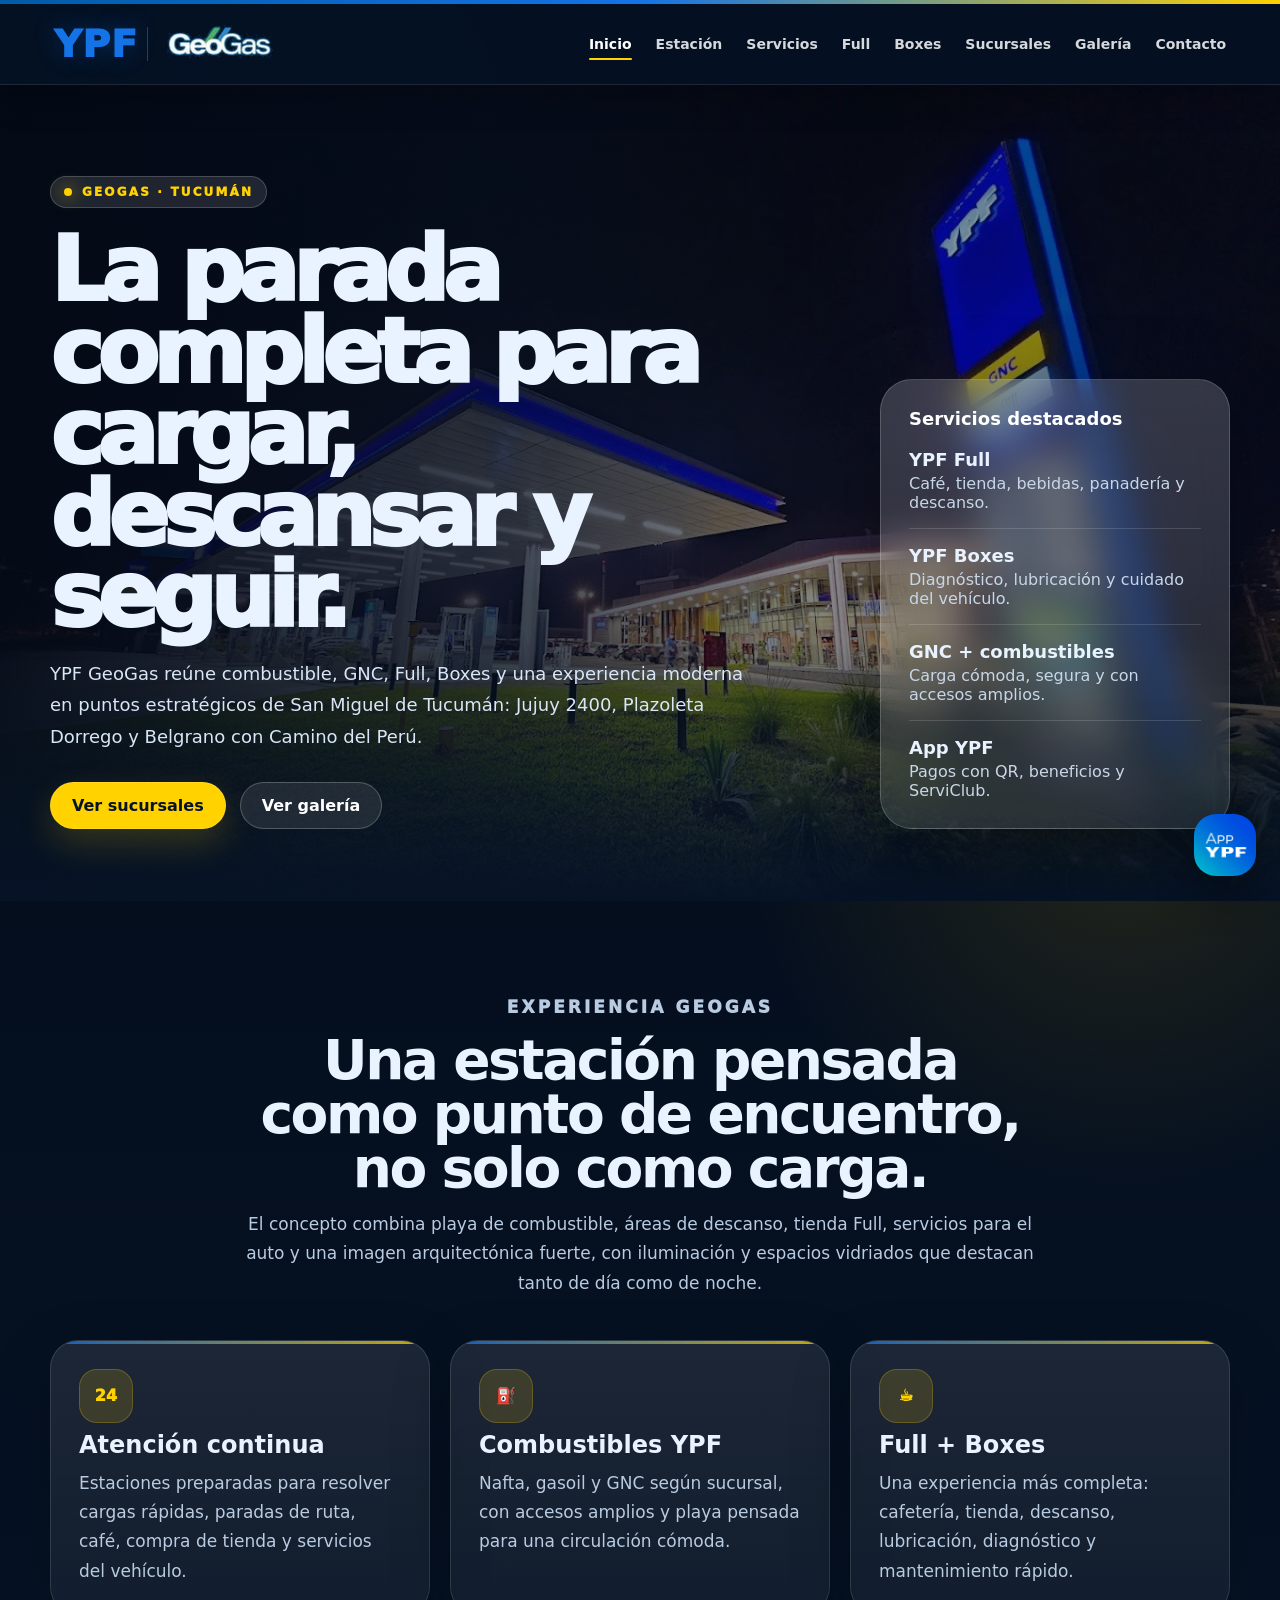
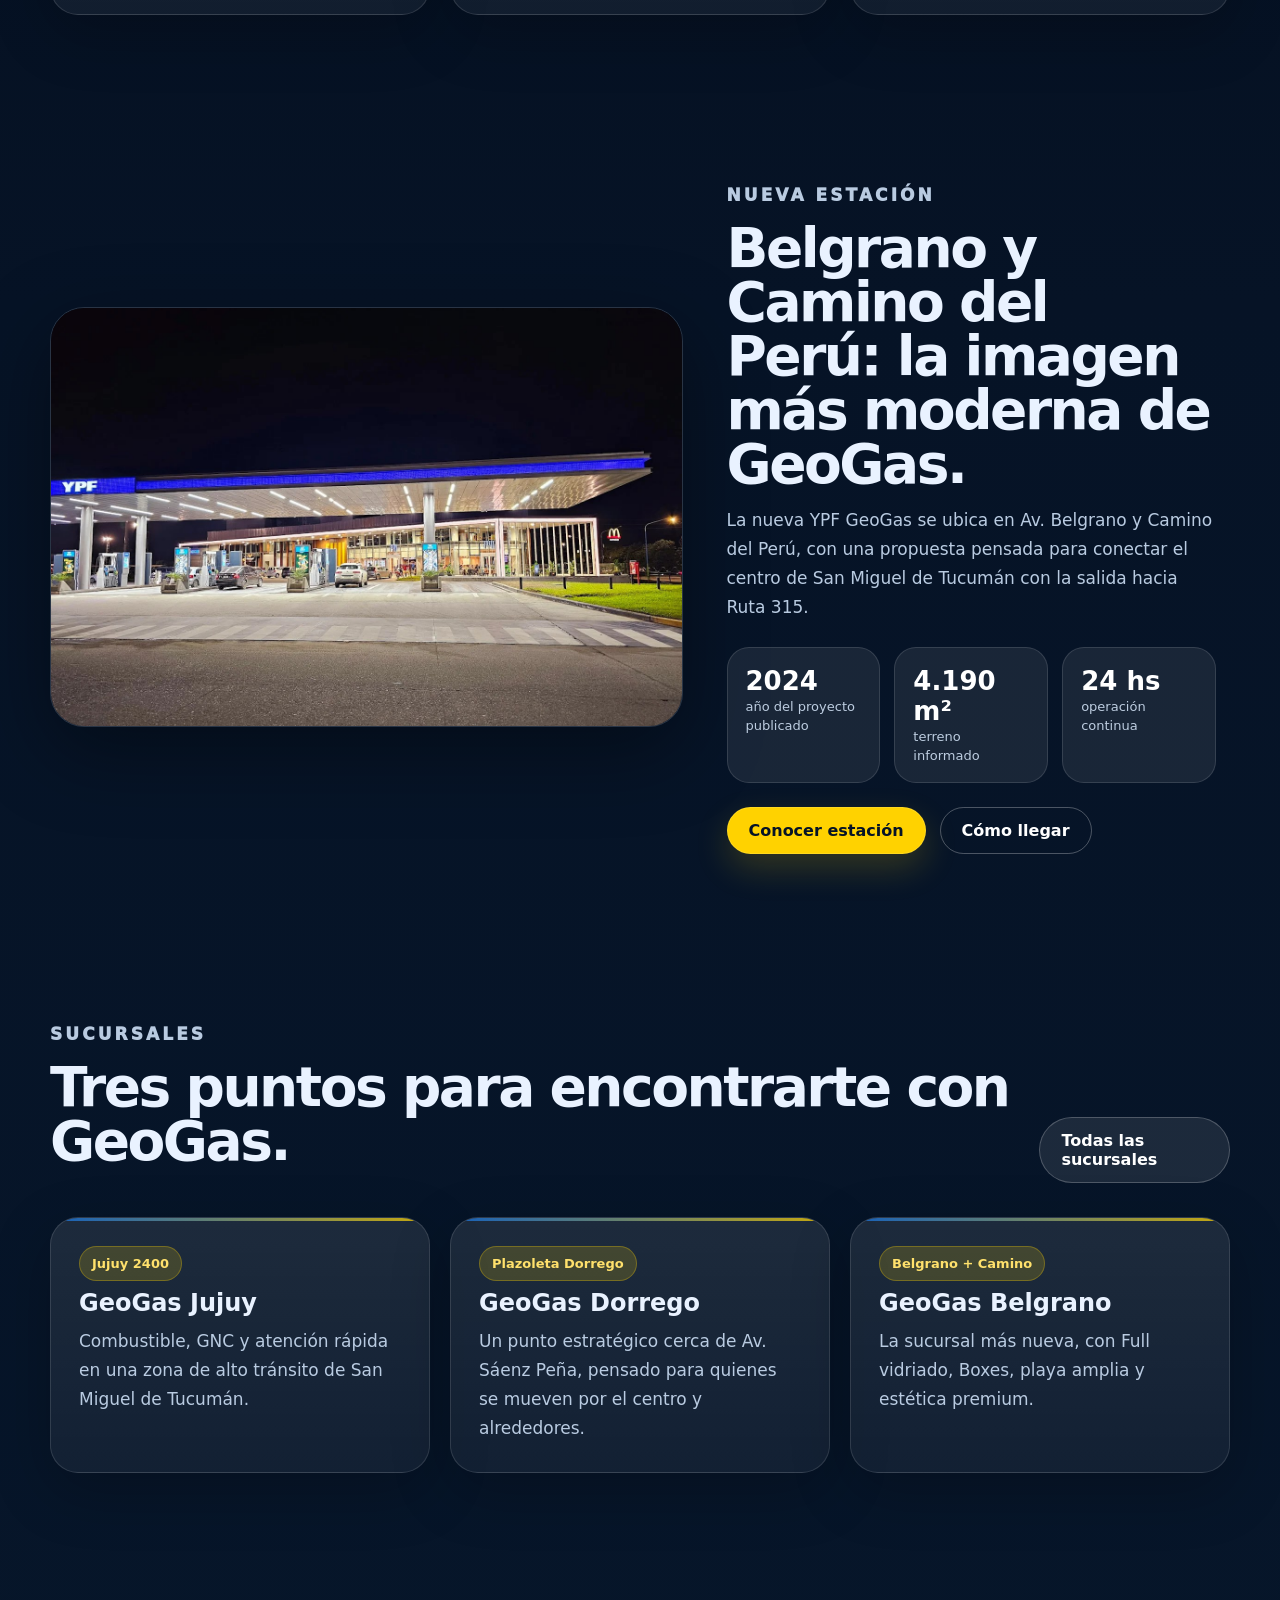
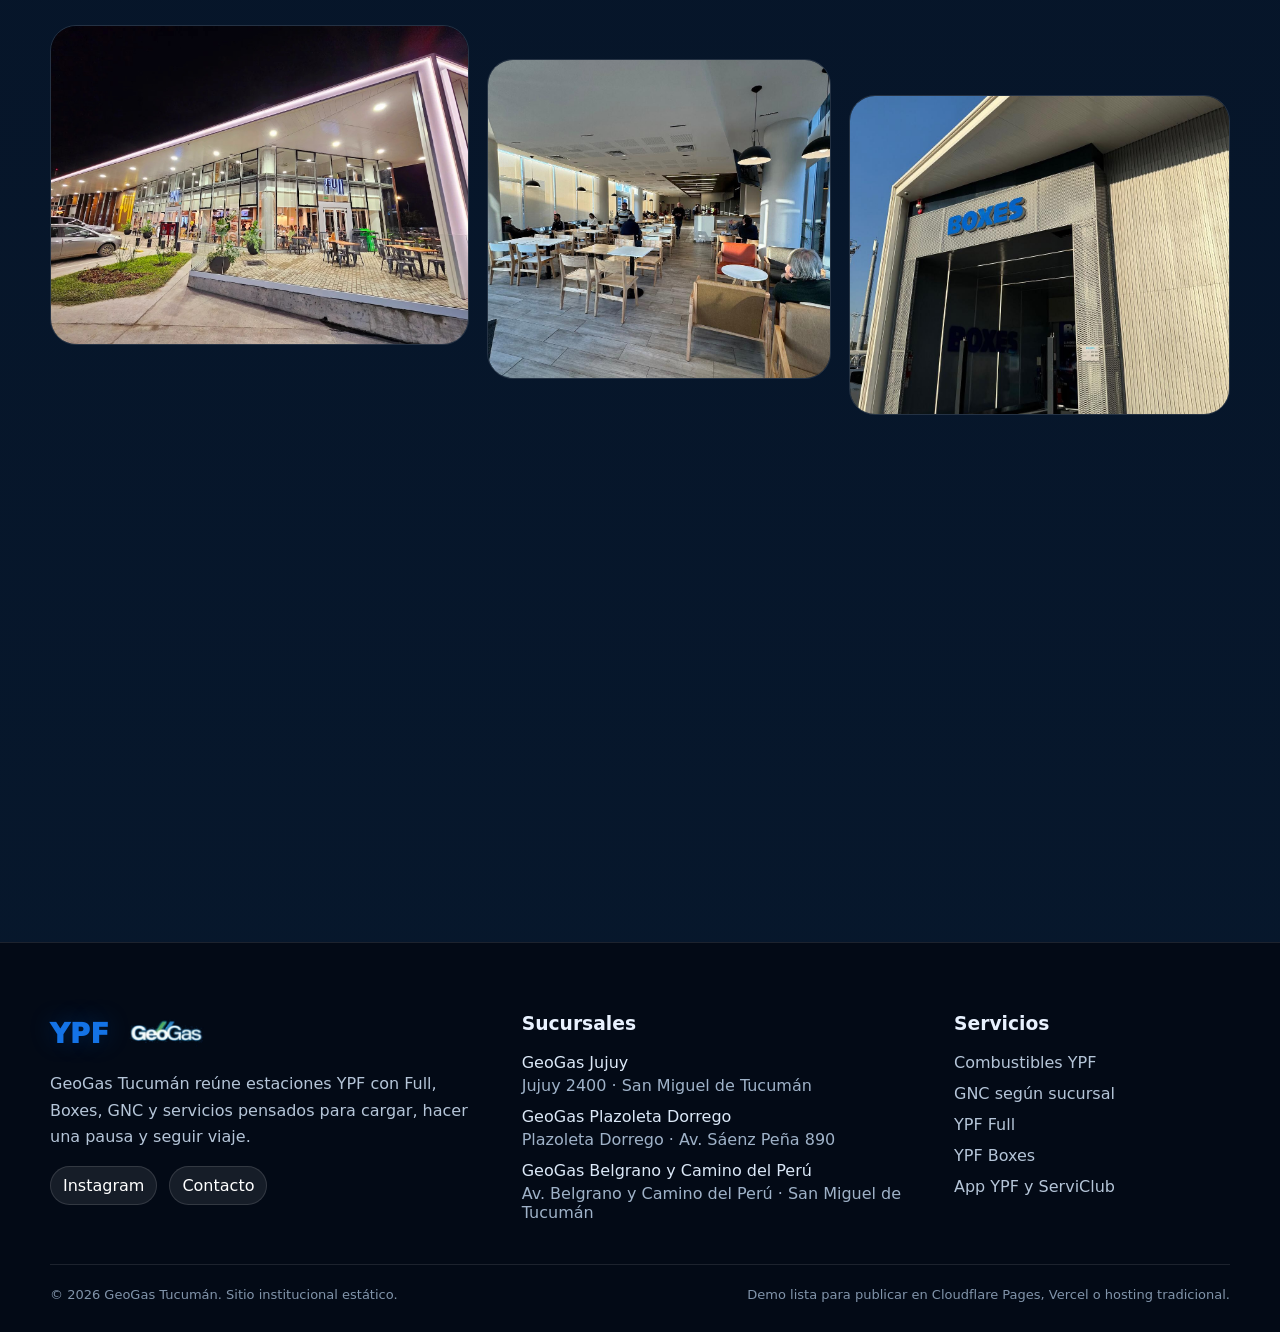
==== index.html @ e93ca0a4 "Sitio GeoGas Tucuman" ====
<!DOCTYPE html>
<html lang="es">
<head>
  <meta charset="UTF-8">
  <meta name="viewport" content="width=device-width, initial-scale=1.0">
  <title>GeoGas Tucumán | YPF Full, Boxes y GNC</title>
  <meta name="description" content="Sitio institucional de GeoGas Tucumán: sucursales YPF, Full, Boxes, GNC y servicios para tu recorrido.">
  <link rel="icon" href="assets/img/favicon.ico" type="image/svg+xml">
  <link rel="preload" href="assets/css/styles.css" as="style">
  <link rel="stylesheet" href="assets/css/styles.css">
</head>
<body class="">

    <header class="site-header" data-header>
      <div class="topbar"></div>
      <div class="nav-shell">
        <a class="brand" href="index.html" aria-label="GeoGas Tucumán - Inicio">
          <span class="ypf-wordmark">YPF</span>
          <span class="brand-divider"></span>
          <img src="assets/img/logo-geogas.png" alt="GeoGas" class="brand-logo">
        </a>
        <button class="menu-toggle" type="button" data-menu-toggle aria-label="Abrir menú">
          <span></span><span></span><span></span>
        </button>
        <nav class="nav-menu" data-nav-menu aria-label="Navegación principal">
            <a class="nav-link active" href="index.html">Inicio</a>
            <a class="nav-link" href="estacion.html">Estación</a>
            <a class="nav-link" href="servicios.html">Servicios</a>
            <a class="nav-link" href="full.html">Full</a>
            <a class="nav-link" href="boxes.html">Boxes</a>
            <a class="nav-link" href="sucursales.html">Sucursales</a>
            <a class="nav-link" href="galeria.html">Galería</a>
            <a class="nav-link" href="contacto.html">Contacto</a>         
        </nav>
      </div>
    </header>

  <main class="page-main">

<section class="hero">
  <div class="hero-media"><img src="assets/img/hero-belgrano-camino.jpg" alt="YPF GeoGas Belgrano y Camino del Perú de noche"></div>
  <div class="container hero-inner">
    <div class="hero-copy reveal visible">
      <span class="eyebrow">GeoGas · Tucumán</span>
      <h1>La parada completa para cargar, descansar y seguir.</h1>
      <p>YPF GeoGas reúne combustible, GNC, Full, Boxes y una experiencia moderna en puntos estratégicos de San Miguel de Tucumán: Jujuy 2400, Plazoleta Dorrego y Belgrano con Camino del Perú.</p>
      <div class="hero-actions">
        <a class="btn" href="sucursales.html">Ver sucursales</a>
        <a class="btn secondary" href="galeria.html">Ver galería</a>
      </div>
    </div>
    <aside class="hero-card reveal visible" aria-label="Servicios destacados">
      <h2>Servicios destacados</h2>
      <div class="mini-list">
        <div><strong>YPF Full</strong><span>Café, tienda, bebidas, panadería y descanso.</span></div>
        <div><strong>YPF Boxes</strong><span>Diagnóstico, lubricación y cuidado del vehículo.</span></div>
        <div><strong>GNC + combustibles</strong><span>Carga cómoda, segura y con accesos amplios.</span></div>
        <div><strong>App YPF</strong><span>Pagos con QR, beneficios y ServiClub.</span></div>
      </div>
    </aside>
  </div>
</section>

<section class="section">
  <div class="container">
    <div class="section-head center reveal">
      <p class="kicker">Experiencia GeoGas</p>
      <h2>Una estación pensada como punto de encuentro, no solo como carga.</h2>
      <p>El concepto combina playa de combustible, áreas de descanso, tienda Full, servicios para el auto y una imagen arquitectónica fuerte, con iluminación y espacios vidriados que destacan tanto de día como de noche.</p>
    </div>

<div class="grid-3">
  <article class="card reveal"><div class="icon-pill">24</div><h3>Atención continua</h3><p>Estaciones preparadas para resolver cargas rápidas, paradas de ruta, café, compra de tienda y servicios del vehículo.</p></article>
  <article class="card reveal"><div class="icon-pill">⛽</div><h3>Combustibles YPF</h3><p>Nafta, gasoil y GNC según sucursal, con accesos amplios y playa pensada para una circulación cómoda.</p></article>
  <article class="card reveal"><div class="icon-pill">☕</div><h3>Full + Boxes</h3><p>Una experiencia más completa: cafetería, tienda, descanso, lubricación, diagnóstico y mantenimiento rápido.</p></article>
</div>

  </div>
</section>

<section class="section tight">
  <div class="container feature">
    <div class="feature-img reveal"><img src="assets/img/playa-nocturna-frente.jpg" alt="Playa de carga GeoGas de noche"></div>
    <div class="feature-panel reveal">
      <p class="kicker">Nueva estación</p>
      <h2>Belgrano y Camino del Perú: la imagen más moderna de GeoGas.</h2>
      <p>La nueva YPF GeoGas se ubica en Av. Belgrano y Camino del Perú, con una propuesta pensada para conectar el centro de San Miguel de Tucumán con la salida hacia Ruta 315.</p>
      <div class="metric-row">
        <div class="metric"><strong>2024</strong><span>año del proyecto publicado</span></div>
        <div class="metric"><strong>4.190 m²</strong><span>terreno informado</span></div>
        <div class="metric"><strong>24 hs</strong><span>operación continua</span></div>
      </div>
      <div class="hero-actions" style="margin-top:24px"><a class="btn" href="estacion.html">Conocer estación</a><a class="btn ghost" href="ubicacion.html">Cómo llegar</a></div>
    </div>
  </div>
</section>

<section class="section">
  <div class="container">
    <div class="section-head reveal">
      <div><p class="kicker">Sucursales</p><h2>Tres puntos para encontrarte con GeoGas.</h2></div>
      <a class="btn secondary" href="sucursales.html">Todas las sucursales</a>
    </div>
    <div class="grid-3">
      <article class="card reveal"><span class="badge yellow">Jujuy 2400</span><h3>GeoGas Jujuy</h3><p>Combustible, GNC y atención rápida en una zona de alto tránsito de San Miguel de Tucumán.</p></article>
      <article class="card reveal"><span class="badge yellow">Plazoleta Dorrego</span><h3>GeoGas Dorrego</h3><p>Un punto estratégico cerca de Av. Sáenz Peña, pensado para quienes se mueven por el centro y alrededores.</p></article>
      <article class="card reveal"><span class="badge yellow">Belgrano + Camino</span><h3>GeoGas Belgrano</h3><p>La sucursal más nueva, con Full vidriado, Boxes, playa amplia y estética premium.</p></article>
    </div>
  </div>
</section>

<section class="section tight">
  <div class="container image-band reveal">
    <img src="assets/img/full-vidriado-noche.jpg" alt="YPF Full vidriado de noche">
    <img src="assets/img/full-interior.jpg" alt="Interior de tienda YPF Full">
    <img src="assets/img/boxes-geogas.jpg" alt="Boxes GeoGas">
  </div>
</section>

<section class="section">
  <div class="container cta-panel reveal">
    <div>
      <p class="kicker">Visitanos</p>
      <h2>Elegí la sucursal más cercana y seguí tu recorrido.</h2>
      <p>La página ya queda preparada para publicar como sitio institucional estático, con enlaces a Instagram y mapas.</p>
    </div>
    <a class="btn" href="contacto.html#visitanos">Cómo llegar</a>
  </div>
</section>

  </main>

    <footer class="site-footer">
      <div class="footer-grid container">
        <div>
          <div class="footer-brand"><span class="ypf-wordmark small">YPF</span><img src="assets/img/logo-geogas.png" alt="GeoGas"></div>
          <p>GeoGas Tucumán reúne estaciones YPF con Full, Boxes, GNC y servicios pensados para cargar, hacer una pausa y seguir viaje.</p>
          <div class="social-row">
            <a href="https://www.instagram.com/geogastucuman/" target="_blank" rel="noopener">Instagram</a>
            <a href="contacto.html">Contacto</a>
          </div>
        </div>
        <div>
          <h3>Sucursales</h3>
          <ul class="footer-list">
          <li>
            <span>GeoGas Jujuy</span>
            <a href="https://maps.app.goo.gl/bTcDMDbGpbdiC7qn9" target="_blank" rel="noopener">Jujuy 2400 · San Miguel de Tucumán</a>
          </li>
          <li>
            <span>GeoGas Plazoleta Dorrego</span>
            <a href="https://www.google.com/maps/search/?api=1&query=GeoGas+Plazoleta+Dorrego+Av+Saenz+Peña+890+Tucuman" target="_blank" rel="noopener">Plazoleta Dorrego · Av. Sáenz Peña 890</a>
          </li>
          <li>
            <span>GeoGas Belgrano y Camino del Perú</span>
            <a href="https://maps.app.goo.gl/crHmd28jE6MBMd9f6" target="_blank" rel="noopener">Av. Belgrano y Camino del Perú · San Miguel de Tucumán</a>
          </li></ul>
        </div>
        <div>
          <h3>Servicios</h3>
          <ul class="footer-list compact">
            <li>Combustibles YPF</li>
            <li>GNC según sucursal</li>
            <li>YPF Full</li>
            <li>YPF Boxes</li>
            <li>App YPF y ServiClub</li>
          </ul>
        </div>
      </div>
      <div class="footer-bottom container">
        <span>© 2026 GeoGas Tucumán. Sitio institucional estático.</span>
        <span>Demo lista para publicar en Cloudflare Pages, Vercel o hosting tradicional.</span>
      </div>
    </footer>
    <a class="floating-app-ypf"
   href="https://app.ypf.com/"
   target="_blank"
   rel="noopener"
   aria-label="Abrir App YPF">
  <img src="assets/img/AppYPF.png" alt="App YPF">
</a>
    <script src="assets/js/main.js"></script>

</body>
</html>
---- assets/css/styles.css ----
:root{
  --azul-ypf:#005CA9;
  --azul-brillante:#1473E6;
  --azul-noche:#061326;
  --azul-profundo:#071A33;
  --amarillo:#FFD200;
  --amarillo-oscuro:#E7B900;
  --blanco:#FFFFFF;
  --texto:#E9F2FF;
  --texto-suave:#AEC1D6;
  --gris:#738296;
  --linea:rgba(255,255,255,.12);
  --card:rgba(255,255,255,.08);
  --card-fuerte:rgba(255,255,255,.12);
  --sombra:0 24px 80px rgba(0,0,0,.38);
  --nav-h:84px;
  --radio:28px;
  --max:1180px;
}
*{box-sizing:border-box}
html{scroll-behavior:smooth}
body{
  margin:0;
  font-family:Inter, ui-sans-serif, system-ui, -apple-system, BlinkMacSystemFont, "Segoe UI", sans-serif;
  color:var(--texto);
  background:
    radial-gradient(circle at 15% 5%, rgba(0,92,169,.28), transparent 28rem),
    radial-gradient(circle at 88% 18%, rgba(255,210,0,.12), transparent 24rem),
    linear-gradient(180deg, #030a16 0%, #061326 42%, #07182d 100%);
  min-height:100vh;
  overflow-x:hidden;
}
body.menu-open{overflow:hidden}
a{color:inherit}
img{max-width:100%;display:block}
.container{width:min(var(--max), calc(100% - 42px));margin-inline:auto}
.topbar{
  height:4px;
  background:linear-gradient(90deg,var(--azul-ypf),var(--azul-brillante),var(--amarillo));
}
.site-header{
  position:fixed;
  inset:0 0 auto 0;
  z-index:1000;
  width:100%;
  background:rgba(5,18,36,.94);
  backdrop-filter:blur(18px);
  border-bottom:1px solid rgba(255,255,255,.10);
  box-shadow:0 10px 35px rgba(0,0,0,.26);
}
.nav-shell{
  width:100%;
  min-height:80px;
  display:flex;
  align-items:center;
  justify-content:space-between;
  padding:0 54px;
  gap:24px;
}
.brand{display:flex;align-items:center;gap:16px;text-decoration:none;min-width:max-content}
.ypf-wordmark{
  font-size:38px;
  line-height:1;
  letter-spacing:.02em;
  font-weight:950;
  color:var(--azul-brillante);
  text-shadow:0 0 24px rgba(20,115,230,.28);
}
.ypf-wordmark.small{font-size:27px}
.brand-divider{width:1px;height:34px;background:rgba(255,255,255,.22)}
.brand-logo{height:42px;width:auto;border-radius:8px;box-shadow:0 0 0 1px rgba(255,255,255,.1)}
.nav-menu{display:flex;align-items:center;justify-content:flex-end;gap:24px;font-size:14px;font-weight:750}
.nav-link{position:relative;color:rgba(255,255,255,.84);text-decoration:none;transition:.22s ease}
.nav-link::after{content:"";position:absolute;left:0;right:100%;bottom:-8px;height:2px;background:var(--amarillo);transition:.22s ease;border-radius:99px}
.nav-link:hover,.nav-link.active{color:#fff}
.nav-link:hover::after,.nav-link.active::after{right:0}
.nav-cta,.btn{
  display:inline-flex;align-items:center;justify-content:center;gap:10px;
  border-radius:999px;
  padding:13px 21px;
  background:var(--amarillo);
  color:#061326;
  font-weight:900;
  text-decoration:none;
  border:1px solid rgba(255,255,255,.12);
  box-shadow:0 14px 34px rgba(255,210,0,.18);
  transition:transform .22s ease, box-shadow .22s ease, background .22s ease;
}
.nav-cta:hover,.btn:hover{transform:translateY(-3px);box-shadow:0 18px 42px rgba(255,210,0,.25);background:#FFE05C}
.btn.secondary{background:rgba(255,255,255,.09);color:#fff;border-color:rgba(255,255,255,.22);box-shadow:none}
.btn.secondary:hover{background:rgba(255,255,255,.14)}
.btn.ghost{background:transparent;color:#fff;border-color:rgba(255,255,255,.28);box-shadow:none}
.menu-toggle{display:none;background:transparent;border:0;width:44px;height:44px;align-items:center;justify-content:center;flex-direction:column;gap:6px;cursor:pointer}
.menu-toggle span{width:24px;height:2px;background:#fff;border-radius:99px;transition:.2s ease}
.page-main{padding-top:var(--nav-h)}
.hero{
  position:relative;
  min-height:calc(100vh - var(--nav-h));
  display:grid;
  align-items:end;
  overflow:hidden;
  isolation:isolate;
}
.hero-media{position:absolute;inset:0;z-index:-3}
.hero-media img{width:100%;height:100%;object-fit:cover;object-position:center}
.hero::before{content:"";position:absolute;inset:0;z-index:-2;background:linear-gradient(90deg,rgba(3,10,22,.96) 0%,rgba(4,13,30,.78) 38%,rgba(4,13,30,.42) 70%,rgba(4,13,30,.58) 100%)}
.hero::after{content:"";position:absolute;inset:auto 0 0 0;height:32%;z-index:-1;background:linear-gradient(0deg,#061326 0%,transparent 100%)}
.hero-inner{display:grid;grid-template-columns:minmax(0,1fr) 350px;gap:54px;align-items:end;padding:92px 0 72px}
.eyebrow{
  display:inline-flex;align-items:center;gap:10px;
  background:rgba(255,255,255,.11);
  border:1px solid rgba(255,255,255,.18);
  color:var(--amarillo);
  border-radius:999px;
  padding:8px 13px;
  font-size:12px;
  letter-spacing:.18em;
  text-transform:uppercase;
  font-weight:950;
}
.eyebrow::before{content:"";width:8px;height:8px;border-radius:50%;background:var(--amarillo);box-shadow:0 0 18px var(--amarillo)}
h1,h2,h3,p{margin-top:0}
h1{
  max-width:850px;
  margin:22px 0 20px;
  font-size:clamp(44px,7vw,92px);
  line-height:.91;
  letter-spacing:-.07em;
  font-weight:950;
}
.hero-copy p{max-width:710px;font-size:18px;line-height:1.75;color:#d8e6f7;margin-bottom:30px}
.hero-actions{display:flex;gap:14px;flex-wrap:wrap}
.hero-card{
  background:linear-gradient(180deg,rgba(255,255,255,.18),rgba(255,255,255,.09));
  border:1px solid rgba(255,255,255,.18);
  border-radius:32px;
  padding:28px;
  box-shadow:var(--sombra);
  backdrop-filter:blur(18px);
}
.hero-card h2{font-size:18px;margin-bottom:20px;color:#fff}
.mini-list{display:grid;gap:16px}
.mini-list div{padding-bottom:16px;border-bottom:1px solid rgba(255,255,255,.14)}
.mini-list div:last-child{padding-bottom:0;border:0}
.mini-list strong{display:block;font-size:18px;margin-bottom:4px}.mini-list span{color:#c8d7e8}
.section{padding:92px 0}.section.tight{padding:60px 0}.section-head{display:flex;justify-content:space-between;align-items:end;gap:24px;margin-bottom:34px}.section-head.center{text-align:center;display:block;max-width:790px;margin-inline:auto;margin-bottom:42px}.kicker{color:var(--amarillo);font-size:13px;letter-spacing:.18em;text-transform:uppercase;font-weight:950;margin-bottom:12px}.section h2{font-size:clamp(32px,4.3vw,58px);line-height:.98;letter-spacing:-.045em;margin-bottom:14px}.section p,.lead{color:#b9cbe1;line-height:1.72;font-size:17px}.lead{font-size:19px;max-width:800px}.grid-3{display:grid;grid-template-columns:repeat(3,1fr);gap:20px}.grid-2{display:grid;grid-template-columns:repeat(2,1fr);gap:24px}.card{
  background:linear-gradient(180deg,rgba(255,255,255,.095),rgba(255,255,255,.052));
  border:1px solid rgba(255,255,255,.12);
  border-radius:var(--radio);
  padding:28px;
  box-shadow:0 18px 60px rgba(0,0,0,.22);
  position:relative;overflow:hidden;
}
.card::before{content:"";position:absolute;inset:0 0 auto 0;height:3px;background:linear-gradient(90deg,var(--azul-brillante),var(--amarillo));opacity:.75}.card h3{font-size:24px;margin:8px 0 10px}.card p{margin-bottom:0}.icon-pill{width:54px;height:54px;border-radius:18px;display:grid;place-items:center;background:rgba(255,210,0,.15);color:var(--amarillo);font-weight:950;border:1px solid rgba(255,210,0,.22)}.feature{display:grid;grid-template-columns:1.1fr .9fr;gap:30px;align-items:center}.feature.reverse{grid-template-columns:.9fr 1.1fr}.feature-img{position:relative;border-radius:34px;overflow:hidden;min-height:420px;border:1px solid rgba(255,255,255,.14);box-shadow:var(--sombra)}.feature-img img{width:100%;height:100%;position:absolute;inset:0;object-fit:cover}.feature-panel{padding:14px}.metric-row{display:grid;grid-template-columns:repeat(3,1fr);gap:14px;margin-top:24px}.metric{background:rgba(255,255,255,.08);border:1px solid rgba(255,255,255,.12);border-radius:22px;padding:18px}.metric strong{display:block;font-size:26px;color:#fff}.metric span{font-size:13px;color:#bdcde0}.image-band{display:grid;grid-template-columns:1.1fr .9fr 1fr;gap:18px}.image-band img{width:100%;height:320px;object-fit:cover;border-radius:26px;border:1px solid rgba(255,255,255,.12)}.image-band img:nth-child(2){margin-top:34px}.image-band img:nth-child(3){margin-top:70px}.page-hero{padding:86px 0 56px;position:relative;overflow:hidden}.page-hero .container{display:grid;grid-template-columns:1.1fr .9fr;gap:42px;align-items:center}.page-hero h1{font-size:clamp(42px,6vw,76px);margin-bottom:18px}.page-hero p{color:#c7d8eb;line-height:1.75;font-size:18px}.page-hero-img{height:420px;border-radius:36px;overflow:hidden;border:1px solid rgba(255,255,255,.14);box-shadow:var(--sombra)}.page-hero-img img{width:100%;height:100%;object-fit:cover}.badge-row{display:flex;gap:10px;flex-wrap:wrap;margin-top:22px}.badge{display:inline-flex;align-items:center;border:1px solid rgba(255,255,255,.15);background:rgba(255,255,255,.08);border-radius:999px;padding:9px 12px;color:#dcecff;font-weight:800;font-size:13px}.badge.yellow{background:rgba(255,210,0,.17);border-color:rgba(255,210,0,.28);color:#ffe16c}.split-content{display:grid;grid-template-columns:1fr 1fr;gap:34px;align-items:start}.text-block{background:rgba(255,255,255,.055);border:1px solid rgba(255,255,255,.10);border-radius:30px;padding:34px}.text-block h3{font-size:28px}.timeline{display:grid;gap:18px}.timeline-item{display:grid;grid-template-columns:50px 1fr;gap:16px;align-items:start}.timeline-num{width:50px;height:50px;border-radius:50%;display:grid;place-items:center;background:var(--amarillo);color:#08172a;font-weight:950}.gallery-grid{display:grid;grid-template-columns:repeat(4,1fr);gap:16px}.gallery-item{position:relative;border:0;padding:0;background:transparent;cursor:pointer;border-radius:24px;overflow:hidden;min-height:250px}.gallery-item img{width:100%;height:100%;object-fit:cover;position:absolute;inset:0;transition:transform .45s ease}.gallery-item:hover img{transform:scale(1.06)}.gallery-item.large{grid-column:span 2;grid-row:span 2;min-height:516px}.gallery-item.tall{grid-row:span 2;min-height:516px}.gallery-caption{position:absolute;left:14px;right:14px;bottom:14px;background:rgba(4,13,30,.75);border:1px solid rgba(255,255,255,.14);backdrop-filter:blur(12px);padding:12px 14px;border-radius:16px;color:#fff;font-weight:850;text-align:left}.branch-card{display:grid;grid-template-columns:230px 1fr;gap:22px;align-items:stretch}.branch-card img{width:100%;height:100%;min-height:210px;object-fit:cover;border-radius:22px}.branch-card .badge{width:max-content}.branch-card .actions{display:flex;gap:12px;flex-wrap:wrap;margin-top:18px}.service-table{display:grid;gap:14px}.service-row{display:grid;grid-template-columns:240px 1fr auto;gap:18px;align-items:center;padding:18px;background:rgba(255,255,255,.06);border:1px solid rgba(255,255,255,.10);border-radius:22px}.service-row strong{font-size:18px}.service-row span{color:#bdcce0}.promo-note{border:1px dashed rgba(255,210,0,.45);background:rgba(255,210,0,.1);border-radius:28px;padding:26px}.cta-panel{display:grid;grid-template-columns:1fr auto;gap:28px;align-items:center;border-radius:36px;padding:38px;background:linear-gradient(135deg,rgba(0,92,169,.9),rgba(4,13,30,.9));border:1px solid rgba(255,255,255,.13);box-shadow:var(--sombra)}.cta-panel h2{margin:0 0 10px}.cta-panel p{margin:0;color:#d8e6f7}.contact-grid{display:grid;grid-template-columns:.9fr 1.1fr;gap:26px}.contact-card{background:rgba(255,255,255,.07);border:1px solid rgba(255,255,255,.11);border-radius:30px;padding:30px}.contact-card h3{font-size:25px}.map-list{display:grid;gap:14px}.map-link{display:flex;justify-content:space-between;gap:18px;align-items:center;text-decoration:none;padding:18px;border-radius:22px;background:rgba(255,255,255,.07);border:1px solid rgba(255,255,255,.11);transition:.2s ease}.map-link:hover{transform:translateY(-2px);background:rgba(255,255,255,.1)}.map-link span{color:#bdcde0}.form{display:grid;gap:14px}.form input,.form textarea,.form select{width:100%;padding:16px 17px;border-radius:18px;background:rgba(255,255,255,.09);border:1px solid rgba(255,255,255,.14);color:#fff;font:inherit;outline:none}.form textarea{min-height:135px;resize:vertical}.form input::placeholder,.form textarea::placeholder{color:#9eb0c6}.form select option{background:#061326;color:#fff}.lightbox{position:fixed;inset:0;background:rgba(0,0,0,.88);display:none;place-items:center;z-index:2000;padding:24px}.lightbox.open{display:grid}.lightbox img{max-width:min(1200px,92vw);max-height:84vh;border-radius:24px}.lightbox button{position:absolute;top:24px;right:24px;border:0;background:#fff;color:#061326;border-radius:999px;width:44px;height:44px;font-size:24px;cursor:pointer}.site-footer{padding:70px 0 30px;background:#030a16;border-top:1px solid rgba(255,255,255,.1)}.footer-grid{display:grid;grid-template-columns:1.1fr 1fr .7fr;gap:38px}.footer-brand{display:flex;align-items:center;gap:14px;margin-bottom:18px}.footer-brand img{height:40px;border-radius:8px}.site-footer p{color:#b5c5d8;line-height:1.65}.footer-list{list-style:none;margin:0;padding:0;display:grid;gap:12px}.footer-list li{color:#dce9f8}.footer-list a{display:block;margin-top:4px;color:#9fb2c8;text-decoration:none}.footer-list a:hover{color:#fff}.footer-list.compact li{color:#b5c5d8}.social-row{display:flex;gap:12px;flex-wrap:wrap}.social-row a{color:#fff;text-decoration:none;background:rgba(255,255,255,.08);border:1px solid rgba(255,255,255,.12);padding:9px 12px;border-radius:999px}.footer-bottom{margin-top:42px;padding-top:22px;border-top:1px solid rgba(255,255,255,.1);display:flex;justify-content:space-between;gap:20px;color:#8194aa;font-size:13px}.floating-ig{position:fixed;right:22px;bottom:22px;z-index:990;width:56px;height:56px;border-radius:50%;display:grid;place-items:center;text-decoration:none;font-weight:950;background:var(--amarillo);color:#061326;box-shadow:0 18px 42px rgba(0,0,0,.35)}.sources{font-size:14px;color:#8da2b8}.sources a{color:#d8e8ff}.reveal{opacity:0;transform:translateY(24px);transition:opacity .7s ease,transform .7s ease}.reveal.visible{opacity:1;transform:translateY(0)}
@media (max-width:1100px){.nav-shell{padding:0 24px}.nav-menu{gap:16px}.hero-inner,.page-hero .container{grid-template-columns:1fr}.hero-card{max-width:620px}.grid-3{grid-template-columns:repeat(2,1fr)}.feature,.feature.reverse,.split-content,.contact-grid{grid-template-columns:1fr}.footer-grid{grid-template-columns:1fr 1fr}.gallery-grid{grid-template-columns:repeat(3,1fr)}.service-row{grid-template-columns:1fr}.cta-panel{grid-template-columns:1fr}.branch-card{grid-template-columns:1fr}.branch-card img{height:260px}.image-band{grid-template-columns:1fr 1fr}.image-band img:nth-child(n){margin-top:0}.image-band img:nth-child(3){grid-column:span 2}}
@media (max-width:860px){:root{--nav-h:78px}.site-header{background:rgba(5,18,36,.97)}.nav-shell{min-height:74px}.brand-logo{height:36px}.ypf-wordmark{font-size:32px}.menu-toggle{display:flex}.menu-open .menu-toggle span:nth-child(1){transform:translateY(8px) rotate(45deg)}.menu-open .menu-toggle span:nth-child(2){opacity:0}.menu-open .menu-toggle span:nth-child(3){transform:translateY(-8px) rotate(-45deg)}.nav-menu{position:fixed;left:0;right:0;top:78px;min-height:calc(100vh - 78px);background:#061326;display:flex;align-items:stretch;justify-content:flex-start;flex-direction:column;gap:0;padding:22px;transform:translateX(100%);transition:.25s ease;border-top:1px solid rgba(255,255,255,.1);overflow:auto}.menu-open .nav-menu{transform:translateX(0)}.nav-link{font-size:20px;padding:18px 8px;border-bottom:1px solid rgba(255,255,255,.08)}.nav-link::after{display:none}.nav-cta{margin-top:16px;width:100%}.hero-inner{padding:64px 0 44px}.hero{min-height:auto}.hero-copy p{font-size:16px}.metric-row{grid-template-columns:1fr}.grid-3,.grid-2{grid-template-columns:1fr}.gallery-grid{grid-template-columns:1fr 1fr}.gallery-item.large,.gallery-item.tall{grid-column:span 1;grid-row:span 1;min-height:250px}.section{padding:68px 0}.page-hero-img{height:320px}.footer-grid{grid-template-columns:1fr}.footer-bottom{flex-direction:column}.service-row{padding:16px}.contact-card{padding:24px}.nav-shell{padding-inline:18px}.container{width:min(var(--max), calc(100% - 30px))}}
@media (max-width:560px){h1{font-size:42px}.section h2,.page-hero h1{font-size:36px}.hero-actions{display:grid}.btn{width:100%}.hero-card{padding:22px}.page-hero .container{gap:22px}.page-hero-img{height:280px}.gallery-grid{grid-template-columns:1fr}.gallery-item{min-height:285px}.image-band{grid-template-columns:1fr}.image-band img:nth-child(3){grid-column:auto}.brand-divider,.brand-logo{display:none}.ypf-wordmark{font-size:34px}.nav-shell{padding-inline:16px}}

.brand-logo {
  height: 36px;
  width: auto;
  border-radius: 0;
  box-shadow: none;
  background: transparent;
  display: block;
  object-fit: contain;
}

.brand {
  display: flex;
  align-items: center;
  gap: 9px;
}

.brand-logo-ypf {
  height: 42px;
  width: auto;
  display: block;
}

.brand-divider {
  width: 1px;
  height: 34px;
  background: rgba(255,255,255,0.18);
}

.brand-logo {
  height: 58px;   /* antes seguro estaba muy chico */
  width: auto;
  border-radius: 0;
  box-shadow: none;
  background: transparent;
  display: block;
  object-fit: contain;
}

.floating-app-ypf {
  position: fixed;
  right: 24px;
  bottom: 24px;
  width: 62px;
  height: 62px;
  border-radius: 22px;
  overflow: hidden;
  z-index: 999;
  display: flex;
  align-items: center;
  justify-content: center;
  text-decoration: none;
  box-shadow: 0 18px 40px rgba(0, 0, 0, 0.38);
  transition: transform 0.25s ease, box-shadow 0.25s ease;
}

.floating-app-ypf img {
  width: 100%;
  height: 100%;
  object-fit: cover;
  display: block;
}

.floating-app-ypf:hover {
  transform: translateY(-5px) scale(1.04);
  box-shadow: 0 22px 50px rgba(0, 100, 255, 0.35);
}
---- assets/css/styles.css ----
:root{
  --azul-ypf:#005CA9;
  --azul-brillante:#1473E6;
  --azul-noche:#061326;
  --azul-profundo:#071A33;
  --amarillo:#FFD200;
  --amarillo-oscuro:#E7B900;
  --blanco:#FFFFFF;
  --texto:#E9F2FF;
  --texto-suave:#AEC1D6;
  --gris:#738296;
  --linea:rgba(255,255,255,.12);
  --card:rgba(255,255,255,.08);
  --card-fuerte:rgba(255,255,255,.12);
  --sombra:0 24px 80px rgba(0,0,0,.38);
  --nav-h:84px;
  --radio:28px;
  --max:1180px;
}
*{box-sizing:border-box}
html{scroll-behavior:smooth}
body{
  margin:0;
  font-family:Inter, ui-sans-serif, system-ui, -apple-system, BlinkMacSystemFont, "Segoe UI", sans-serif;
  color:var(--texto);
  background:
    radial-gradient(circle at 15% 5%, rgba(0,92,169,.28), transparent 28rem),
    radial-gradient(circle at 88% 18%, rgba(255,210,0,.12), transparent 24rem),
    linear-gradient(180deg, #030a16 0%, #061326 42%, #07182d 100%);
  min-height:100vh;
  overflow-x:hidden;
}
body.menu-open{overflow:hidden}
a{color:inherit}
img{max-width:100%;display:block}
.container{width:min(var(--max), calc(100% - 42px));margin-inline:auto}
.topbar{
  height:4px;
  background:linear-gradient(90deg,var(--azul-ypf),var(--azul-brillante),var(--amarillo));
}
.site-header{
  position:fixed;
  inset:0 0 auto 0;
  z-index:1000;
  width:100%;
  background:rgba(5,18,36,.94);
  backdrop-filter:blur(18px);
  border-bottom:1px solid rgba(255,255,255,.10);
  box-shadow:0 10px 35px rgba(0,0,0,.26);
}
.nav-shell{
  width:100%;
  min-height:80px;
  display:flex;
  align-items:center;
  justify-content:space-between;
  padding:0 54px;
  gap:24px;
}
.brand{display:flex;align-items:center;gap:16px;text-decoration:none;min-width:max-content}
.ypf-wordmark{
  font-size:38px;
  line-height:1;
  letter-spacing:.02em;
  font-weight:950;
  color:var(--azul-brillante);
  text-shadow:0 0 24px rgba(20,115,230,.28);
}
.ypf-wordmark.small{font-size:27px}
.brand-divider{width:1px;height:34px;background:rgba(255,255,255,.22)}
.brand-logo{height:42px;width:auto;border-radius:8px;box-shadow:0 0 0 1px rgba(255,255,255,.1)}
.nav-menu{display:flex;align-items:center;justify-content:flex-end;gap:24px;font-size:14px;font-weight:750}
.nav-link{position:relative;color:rgba(255,255,255,.84);text-decoration:none;transition:.22s ease}
.nav-link::after{content:"";position:absolute;left:0;right:100%;bottom:-8px;height:2px;background:var(--amarillo);transition:.22s ease;border-radius:99px}
.nav-link:hover,.nav-link.active{color:#fff}
.nav-link:hover::after,.nav-link.active::after{right:0}
.nav-cta,.btn{
  display:inline-flex;align-items:center;justify-content:center;gap:10px;
  border-radius:999px;
  padding:13px 21px;
  background:var(--amarillo);
  color:#061326;
  font-weight:900;
  text-decoration:none;
  border:1px solid rgba(255,255,255,.12);
  box-shadow:0 14px 34px rgba(255,210,0,.18);
  transition:transform .22s ease, box-shadow .22s ease, background .22s ease;
}
.nav-cta:hover,.btn:hover{transform:translateY(-3px);box-shadow:0 18px 42px rgba(255,210,0,.25);background:#FFE05C}
.btn.secondary{background:rgba(255,255,255,.09);color:#fff;border-color:rgba(255,255,255,.22);box-shadow:none}
.btn.secondary:hover{background:rgba(255,255,255,.14)}
.btn.ghost{background:transparent;color:#fff;border-color:rgba(255,255,255,.28);box-shadow:none}
.menu-toggle{display:none;background:transparent;border:0;width:44px;height:44px;align-items:center;justify-content:center;flex-direction:column;gap:6px;cursor:pointer}
.menu-toggle span{width:24px;height:2px;background:#fff;border-radius:99px;transition:.2s ease}
.page-main{padding-top:var(--nav-h)}
.hero{
  position:relative;
  min-height:calc(100vh - var(--nav-h));
  display:grid;
  align-items:end;
  overflow:hidden;
  isolation:isolate;
}
.hero-media{position:absolute;inset:0;z-index:-3}
.hero-media img{width:100%;height:100%;object-fit:cover;object-position:center}
.hero::before{content:"";position:absolute;inset:0;z-index:-2;background:linear-gradient(90deg,rgba(3,10,22,.96) 0%,rgba(4,13,30,.78) 38%,rgba(4,13,30,.42) 70%,rgba(4,13,30,.58) 100%)}
.hero::after{content:"";position:absolute;inset:auto 0 0 0;height:32%;z-index:-1;background:linear-gradient(0deg,#061326 0%,transparent 100%)}
.hero-inner{display:grid;grid-template-columns:minmax(0,1fr) 350px;gap:54px;align-items:end;padding:92px 0 72px}
.eyebrow{
  display:inline-flex;align-items:center;gap:10px;
  background:rgba(255,255,255,.11);
  border:1px solid rgba(255,255,255,.18);
  color:var(--amarillo);
  border-radius:999px;
  padding:8px 13px;
  font-size:12px;
  letter-spacing:.18em;
  text-transform:uppercase;
  font-weight:950;
}
.eyebrow::before{content:"";width:8px;height:8px;border-radius:50%;background:var(--amarillo);box-shadow:0 0 18px var(--amarillo)}
h1,h2,h3,p{margin-top:0}
h1{
  max-width:850px;
  margin:22px 0 20px;
  font-size:clamp(44px,7vw,92px);
  line-height:.91;
  letter-spacing:-.07em;
  font-weight:950;
}
.hero-copy p{max-width:710px;font-size:18px;line-height:1.75;color:#d8e6f7;margin-bottom:30px}
.hero-actions{display:flex;gap:14px;flex-wrap:wrap}
.hero-card{
  background:linear-gradient(180deg,rgba(255,255,255,.18),rgba(255,255,255,.09));
  border:1px solid rgba(255,255,255,.18);
  border-radius:32px;
  padding:28px;
  box-shadow:var(--sombra);
  backdrop-filter:blur(18px);
}
.hero-card h2{font-size:18px;margin-bottom:20px;color:#fff}
.mini-list{display:grid;gap:16px}
.mini-list div{padding-bottom:16px;border-bottom:1px solid rgba(255,255,255,.14)}
.mini-list div:last-child{padding-bottom:0;border:0}
.mini-list strong{display:block;font-size:18px;margin-bottom:4px}.mini-list span{color:#c8d7e8}
.section{padding:92px 0}.section.tight{padding:60px 0}.section-head{display:flex;justify-content:space-between;align-items:end;gap:24px;margin-bottom:34px}.section-head.center{text-align:center;display:block;max-width:790px;margin-inline:auto;margin-bottom:42px}.kicker{color:var(--amarillo);font-size:13px;letter-spacing:.18em;text-transform:uppercase;font-weight:950;margin-bottom:12px}.section h2{font-size:clamp(32px,4.3vw,58px);line-height:.98;letter-spacing:-.045em;margin-bottom:14px}.section p,.lead{color:#b9cbe1;line-height:1.72;font-size:17px}.lead{font-size:19px;max-width:800px}.grid-3{display:grid;grid-template-columns:repeat(3,1fr);gap:20px}.grid-2{display:grid;grid-template-columns:repeat(2,1fr);gap:24px}.card{
  background:linear-gradient(180deg,rgba(255,255,255,.095),rgba(255,255,255,.052));
  border:1px solid rgba(255,255,255,.12);
  border-radius:var(--radio);
  padding:28px;
  box-shadow:0 18px 60px rgba(0,0,0,.22);
  position:relative;overflow:hidden;
}
.card::before{content:"";position:absolute;inset:0 0 auto 0;height:3px;background:linear-gradient(90deg,var(--azul-brillante),var(--amarillo));opacity:.75}.card h3{font-size:24px;margin:8px 0 10px}.card p{margin-bottom:0}.icon-pill{width:54px;height:54px;border-radius:18px;display:grid;place-items:center;background:rgba(255,210,0,.15);color:var(--amarillo);font-weight:950;border:1px solid rgba(255,210,0,.22)}.feature{display:grid;grid-template-columns:1.1fr .9fr;gap:30px;align-items:center}.feature.reverse{grid-template-columns:.9fr 1.1fr}.feature-img{position:relative;border-radius:34px;overflow:hidden;min-height:420px;border:1px solid rgba(255,255,255,.14);box-shadow:var(--sombra)}.feature-img img{width:100%;height:100%;position:absolute;inset:0;object-fit:cover}.feature-panel{padding:14px}.metric-row{display:grid;grid-template-columns:repeat(3,1fr);gap:14px;margin-top:24px}.metric{background:rgba(255,255,255,.08);border:1px solid rgba(255,255,255,.12);border-radius:22px;padding:18px}.metric strong{display:block;font-size:26px;color:#fff}.metric span{font-size:13px;color:#bdcde0}.image-band{display:grid;grid-template-columns:1.1fr .9fr 1fr;gap:18px}.image-band img{width:100%;height:320px;object-fit:cover;border-radius:26px;border:1px solid rgba(255,255,255,.12)}.image-band img:nth-child(2){margin-top:34px}.image-band img:nth-child(3){margin-top:70px}.page-hero{padding:86px 0 56px;position:relative;overflow:hidden}.page-hero .container{display:grid;grid-template-columns:1.1fr .9fr;gap:42px;align-items:center}.page-hero h1{font-size:clamp(42px,6vw,76px);margin-bottom:18px}.page-hero p{color:#c7d8eb;line-height:1.75;font-size:18px}.page-hero-img{height:420px;border-radius:36px;overflow:hidden;border:1px solid rgba(255,255,255,.14);box-shadow:var(--sombra)}.page-hero-img img{width:100%;height:100%;object-fit:cover}.badge-row{display:flex;gap:10px;flex-wrap:wrap;margin-top:22px}.badge{display:inline-flex;align-items:center;border:1px solid rgba(255,255,255,.15);background:rgba(255,255,255,.08);border-radius:999px;padding:9px 12px;color:#dcecff;font-weight:800;font-size:13px}.badge.yellow{background:rgba(255,210,0,.17);border-color:rgba(255,210,0,.28);color:#ffe16c}.split-content{display:grid;grid-template-columns:1fr 1fr;gap:34px;align-items:start}.text-block{background:rgba(255,255,255,.055);border:1px solid rgba(255,255,255,.10);border-radius:30px;padding:34px}.text-block h3{font-size:28px}.timeline{display:grid;gap:18px}.timeline-item{display:grid;grid-template-columns:50px 1fr;gap:16px;align-items:start}.timeline-num{width:50px;height:50px;border-radius:50%;display:grid;place-items:center;background:var(--amarillo);color:#08172a;font-weight:950}.gallery-grid{display:grid;grid-template-columns:repeat(4,1fr);gap:16px}.gallery-item{position:relative;border:0;padding:0;background:transparent;cursor:pointer;border-radius:24px;overflow:hidden;min-height:250px}.gallery-item img{width:100%;height:100%;object-fit:cover;position:absolute;inset:0;transition:transform .45s ease}.gallery-item:hover img{transform:scale(1.06)}.gallery-item.large{grid-column:span 2;grid-row:span 2;min-height:516px}.gallery-item.tall{grid-row:span 2;min-height:516px}.gallery-caption{position:absolute;left:14px;right:14px;bottom:14px;background:rgba(4,13,30,.75);border:1px solid rgba(255,255,255,.14);backdrop-filter:blur(12px);padding:12px 14px;border-radius:16px;color:#fff;font-weight:850;text-align:left}.branch-card{display:grid;grid-template-columns:230px 1fr;gap:22px;align-items:stretch}.branch-card img{width:100%;height:100%;min-height:210px;object-fit:cover;border-radius:22px}.branch-card .badge{width:max-content}.branch-card .actions{display:flex;gap:12px;flex-wrap:wrap;margin-top:18px}.service-table{display:grid;gap:14px}.service-row{display:grid;grid-template-columns:240px 1fr auto;gap:18px;align-items:center;padding:18px;background:rgba(255,255,255,.06);border:1px solid rgba(255,255,255,.10);border-radius:22px}.service-row strong{font-size:18px}.service-row span{color:#bdcce0}.promo-note{border:1px dashed rgba(255,210,0,.45);background:rgba(255,210,0,.1);border-radius:28px;padding:26px}.cta-panel{display:grid;grid-template-columns:1fr auto;gap:28px;align-items:center;border-radius:36px;padding:38px;background:linear-gradient(135deg,rgba(0,92,169,.9),rgba(4,13,30,.9));border:1px solid rgba(255,255,255,.13);box-shadow:var(--sombra)}.cta-panel h2{margin:0 0 10px}.cta-panel p{margin:0;color:#d8e6f7}.contact-grid{display:grid;grid-template-columns:.9fr 1.1fr;gap:26px}.contact-card{background:rgba(255,255,255,.07);border:1px solid rgba(255,255,255,.11);border-radius:30px;padding:30px}.contact-card h3{font-size:25px}.map-list{display:grid;gap:14px}.map-link{display:flex;justify-content:space-between;gap:18px;align-items:center;text-decoration:none;padding:18px;border-radius:22px;background:rgba(255,255,255,.07);border:1px solid rgba(255,255,255,.11);transition:.2s ease}.map-link:hover{transform:translateY(-2px);background:rgba(255,255,255,.1)}.map-link span{color:#bdcde0}.form{display:grid;gap:14px}.form input,.form textarea,.form select{width:100%;padding:16px 17px;border-radius:18px;background:rgba(255,255,255,.09);border:1px solid rgba(255,255,255,.14);color:#fff;font:inherit;outline:none}.form textarea{min-height:135px;resize:vertical}.form input::placeholder,.form textarea::placeholder{color:#9eb0c6}.form select option{background:#061326;color:#fff}.lightbox{position:fixed;inset:0;background:rgba(0,0,0,.88);display:none;place-items:center;z-index:2000;padding:24px}.lightbox.open{display:grid}.lightbox img{max-width:min(1200px,92vw);max-height:84vh;border-radius:24px}.lightbox button{position:absolute;top:24px;right:24px;border:0;background:#fff;color:#061326;border-radius:999px;width:44px;height:44px;font-size:24px;cursor:pointer}.site-footer{padding:70px 0 30px;background:#030a16;border-top:1px solid rgba(255,255,255,.1)}.footer-grid{display:grid;grid-template-columns:1.1fr 1fr .7fr;gap:38px}.footer-brand{display:flex;align-items:center;gap:14px;margin-bottom:18px}.footer-brand img{height:40px;border-radius:8px}.site-footer p{color:#b5c5d8;line-height:1.65}.footer-list{list-style:none;margin:0;padding:0;display:grid;gap:12px}.footer-list li{color:#dce9f8}.footer-list a{display:block;margin-top:4px;color:#9fb2c8;text-decoration:none}.footer-list a:hover{color:#fff}.footer-list.compact li{color:#b5c5d8}.social-row{display:flex;gap:12px;flex-wrap:wrap}.social-row a{color:#fff;text-decoration:none;background:rgba(255,255,255,.08);border:1px solid rgba(255,255,255,.12);padding:9px 12px;border-radius:999px}.footer-bottom{margin-top:42px;padding-top:22px;border-top:1px solid rgba(255,255,255,.1);display:flex;justify-content:space-between;gap:20px;color:#8194aa;font-size:13px}.floating-ig{position:fixed;right:22px;bottom:22px;z-index:990;width:56px;height:56px;border-radius:50%;display:grid;place-items:center;text-decoration:none;font-weight:950;background:var(--amarillo);color:#061326;box-shadow:0 18px 42px rgba(0,0,0,.35)}.sources{font-size:14px;color:#8da2b8}.sources a{color:#d8e8ff}.reveal{opacity:0;transform:translateY(24px);transition:opacity .7s ease,transform .7s ease}.reveal.visible{opacity:1;transform:translateY(0)}
@media (max-width:1100px){.nav-shell{padding:0 24px}.nav-menu{gap:16px}.hero-inner,.page-hero .container{grid-template-columns:1fr}.hero-card{max-width:620px}.grid-3{grid-template-columns:repeat(2,1fr)}.feature,.feature.reverse,.split-content,.contact-grid{grid-template-columns:1fr}.footer-grid{grid-template-columns:1fr 1fr}.gallery-grid{grid-template-columns:repeat(3,1fr)}.service-row{grid-template-columns:1fr}.cta-panel{grid-template-columns:1fr}.branch-card{grid-template-columns:1fr}.branch-card img{height:260px}.image-band{grid-template-columns:1fr 1fr}.image-band img:nth-child(n){margin-top:0}.image-band img:nth-child(3){grid-column:span 2}}
@media (max-width:860px){:root{--nav-h:78px}.site-header{background:rgba(5,18,36,.97)}.nav-shell{min-height:74px}.brand-logo{height:36px}.ypf-wordmark{font-size:32px}.menu-toggle{display:flex}.menu-open .menu-toggle span:nth-child(1){transform:translateY(8px) rotate(45deg)}.menu-open .menu-toggle span:nth-child(2){opacity:0}.menu-open .menu-toggle span:nth-child(3){transform:translateY(-8px) rotate(-45deg)}.nav-menu{position:fixed;left:0;right:0;top:78px;min-height:calc(100vh - 78px);background:#061326;display:flex;align-items:stretch;justify-content:flex-start;flex-direction:column;gap:0;padding:22px;transform:translateX(100%);transition:.25s ease;border-top:1px solid rgba(255,255,255,.1);overflow:auto}.menu-open .nav-menu{transform:translateX(0)}.nav-link{font-size:20px;padding:18px 8px;border-bottom:1px solid rgba(255,255,255,.08)}.nav-link::after{display:none}.nav-cta{margin-top:16px;width:100%}.hero-inner{padding:64px 0 44px}.hero{min-height:auto}.hero-copy p{font-size:16px}.metric-row{grid-template-columns:1fr}.grid-3,.grid-2{grid-template-columns:1fr}.gallery-grid{grid-template-columns:1fr 1fr}.gallery-item.large,.gallery-item.tall{grid-column:span 1;grid-row:span 1;min-height:250px}.section{padding:68px 0}.page-hero-img{height:320px}.footer-grid{grid-template-columns:1fr}.footer-bottom{flex-direction:column}.service-row{padding:16px}.contact-card{padding:24px}.nav-shell{padding-inline:18px}.container{width:min(var(--max), calc(100% - 30px))}}
@media (max-width:560px){h1{font-size:42px}.section h2,.page-hero h1{font-size:36px}.hero-actions{display:grid}.btn{width:100%}.hero-card{padding:22px}.page-hero .container{gap:22px}.page-hero-img{height:280px}.gallery-grid{grid-template-columns:1fr}.gallery-item{min-height:285px}.image-band{grid-template-columns:1fr}.image-band img:nth-child(3){grid-column:auto}.brand-divider,.brand-logo{display:none}.ypf-wordmark{font-size:34px}.nav-shell{padding-inline:16px}}

.brand-logo {
  height: 36px;
  width: auto;
  border-radius: 0;
  box-shadow: none;
  background: transparent;
  display: block;
  object-fit: contain;
}

.brand {
  display: flex;
  align-items: center;
  gap: 9px;
}

.brand-logo-ypf {
  height: 42px;
  width: auto;
  display: block;
}

.brand-divider {
  width: 1px;
  height: 34px;
  background: rgba(255,255,255,0.18);
}

.brand-logo {
  height: 58px;   /* antes seguro estaba muy chico */
  width: auto;
  border-radius: 0;
  box-shadow: none;
  background: transparent;
  display: block;
  object-fit: contain;
}

.floating-app-ypf {
  position: fixed;
  right: 24px;
  bottom: 24px;
  width: 62px;
  height: 62px;
  border-radius: 22px;
  overflow: hidden;
  z-index: 999;
  display: flex;
  align-items: center;
  justify-content: center;
  text-decoration: none;
  box-shadow: 0 18px 40px rgba(0, 0, 0, 0.38);
  transition: transform 0.25s ease, box-shadow 0.25s ease;
}

.floating-app-ypf img {
  width: 100%;
  height: 100%;
  object-fit: cover;
  display: block;
}

.floating-app-ypf:hover {
  transform: translateY(-5px) scale(1.04);
  box-shadow: 0 22px 50px rgba(0, 100, 255, 0.35);
}
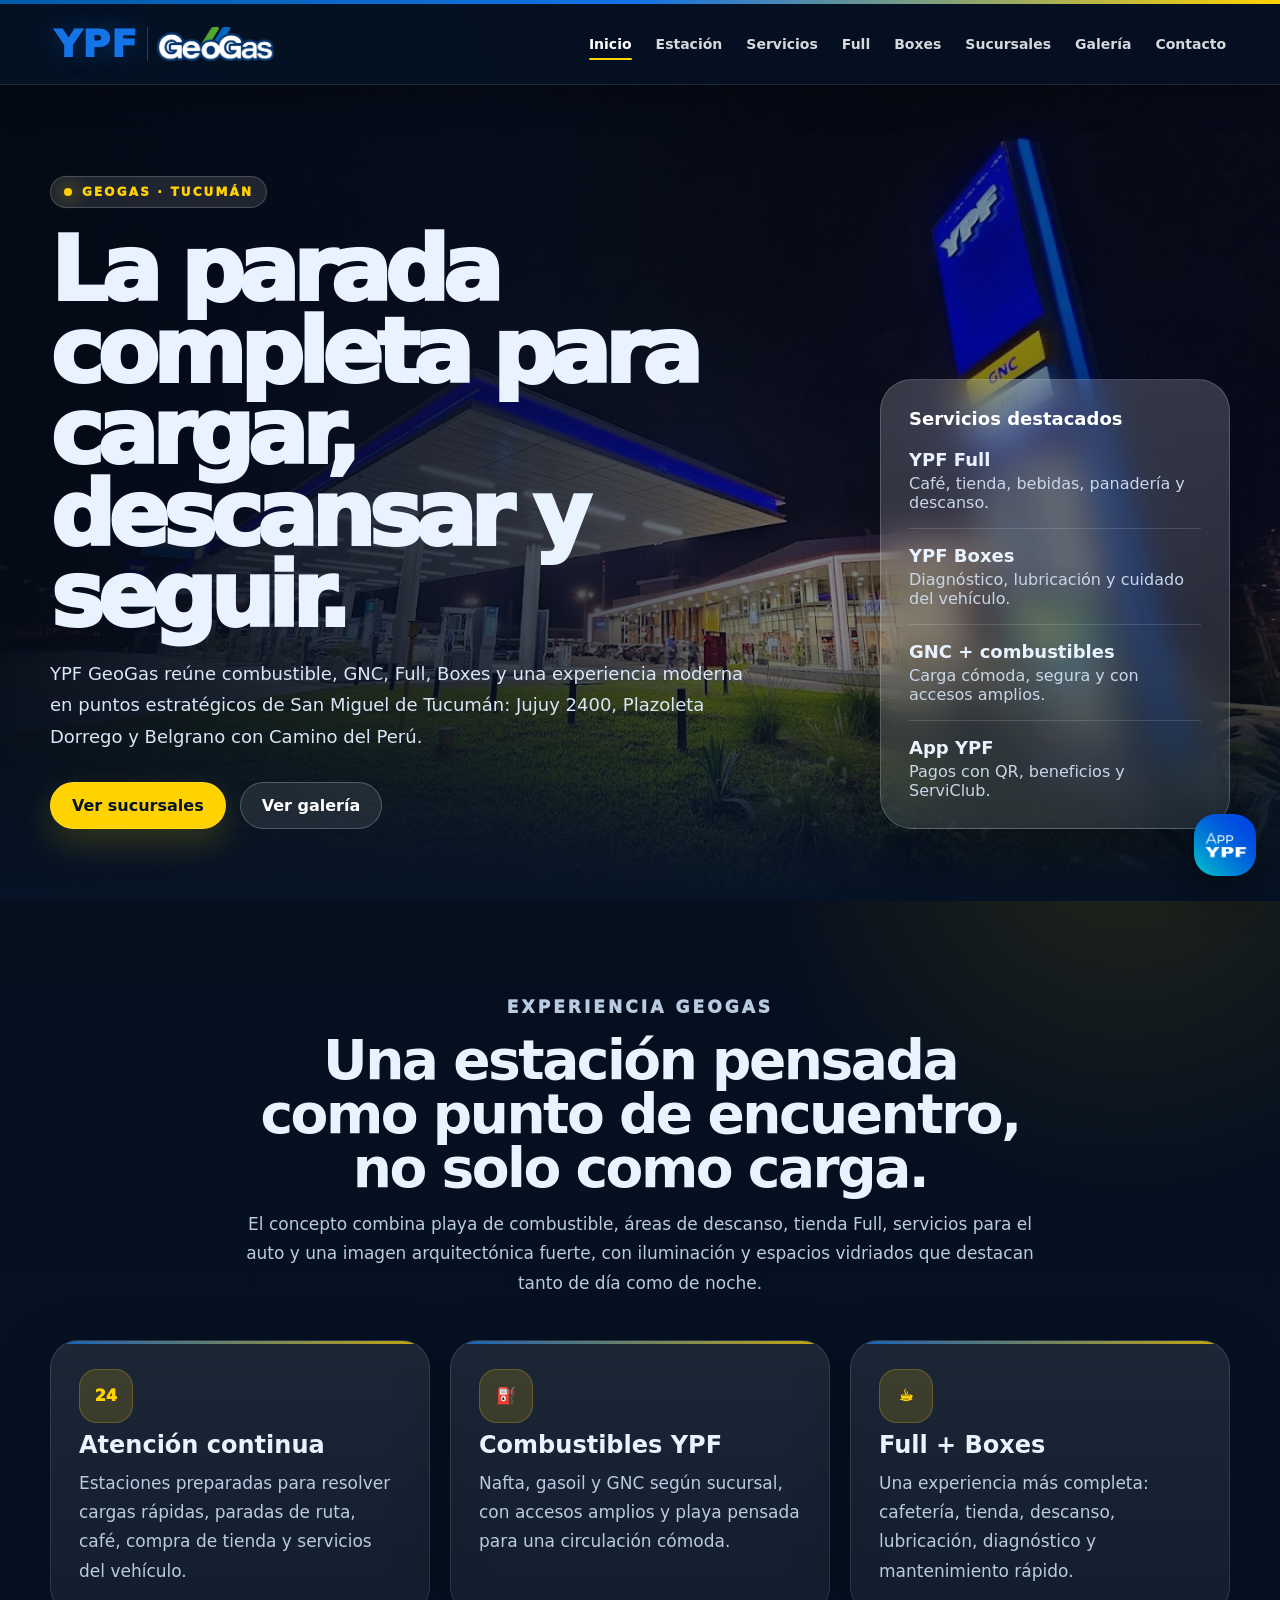
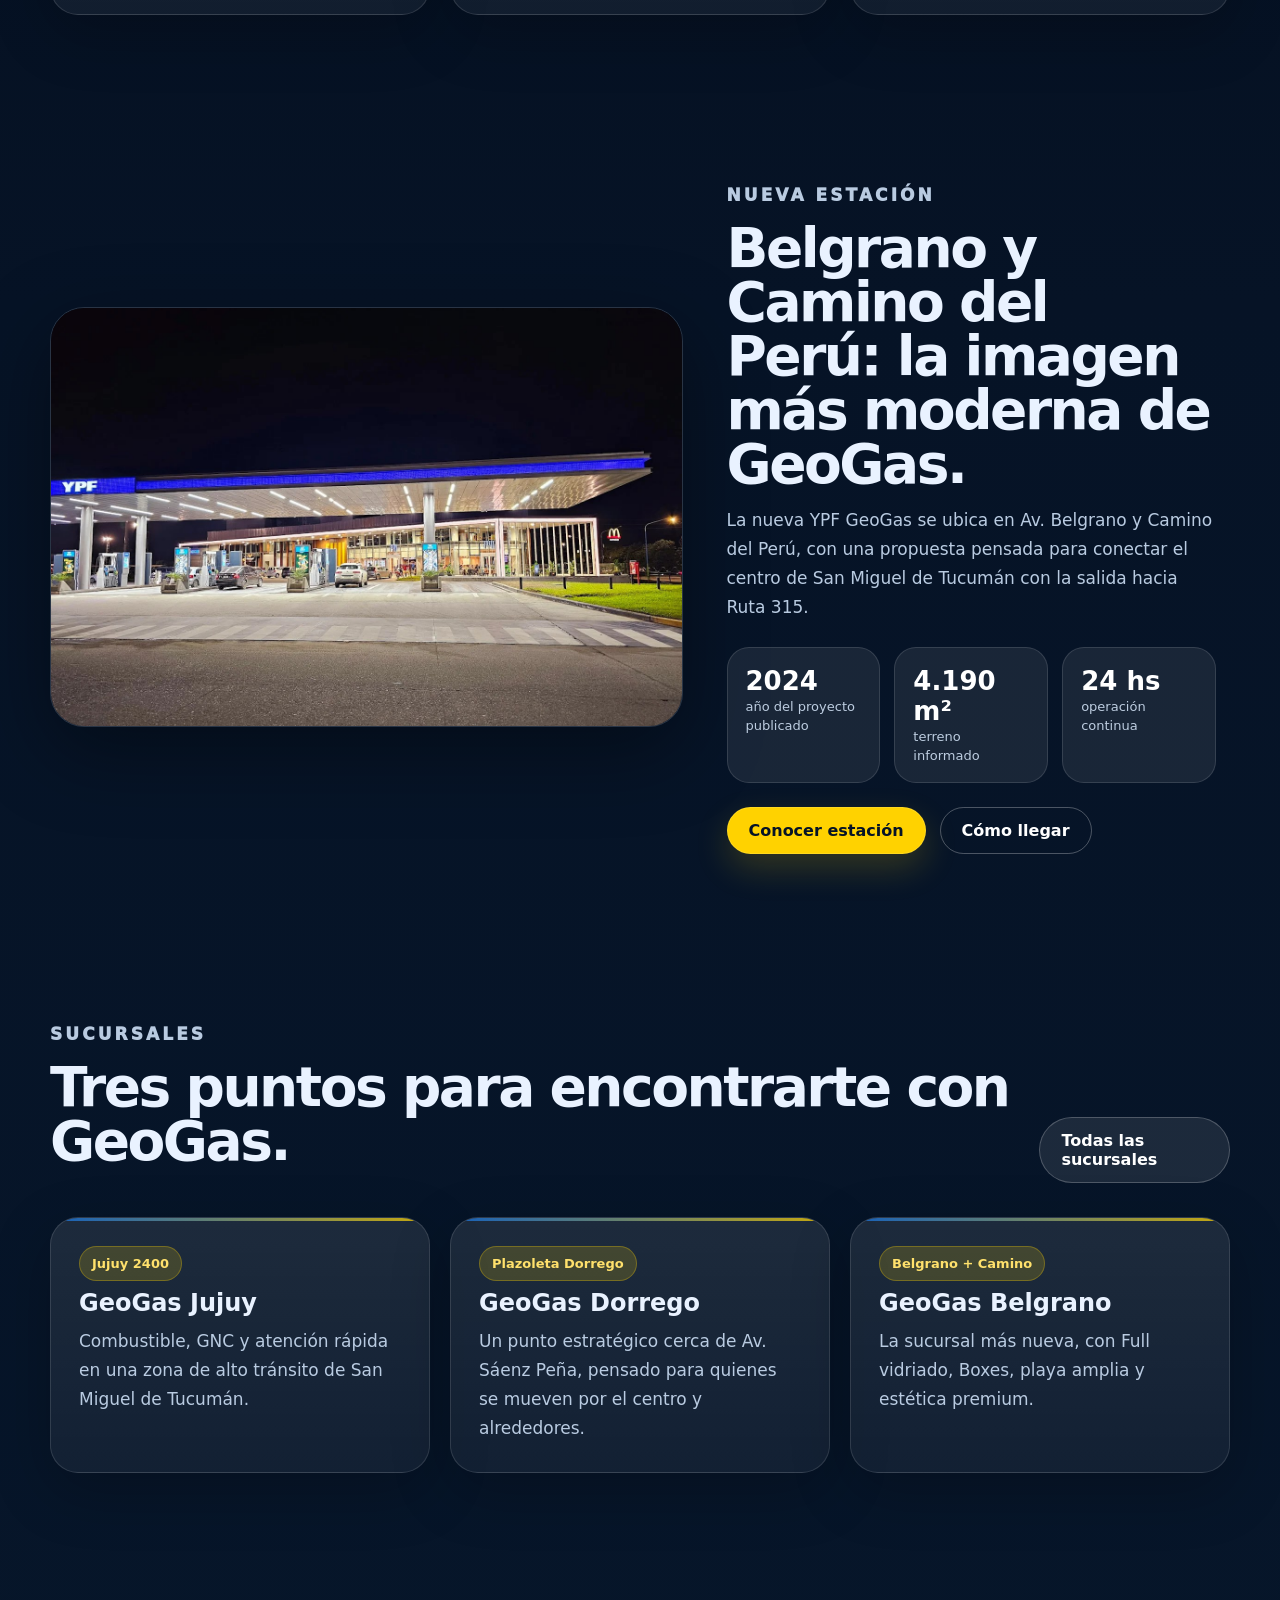
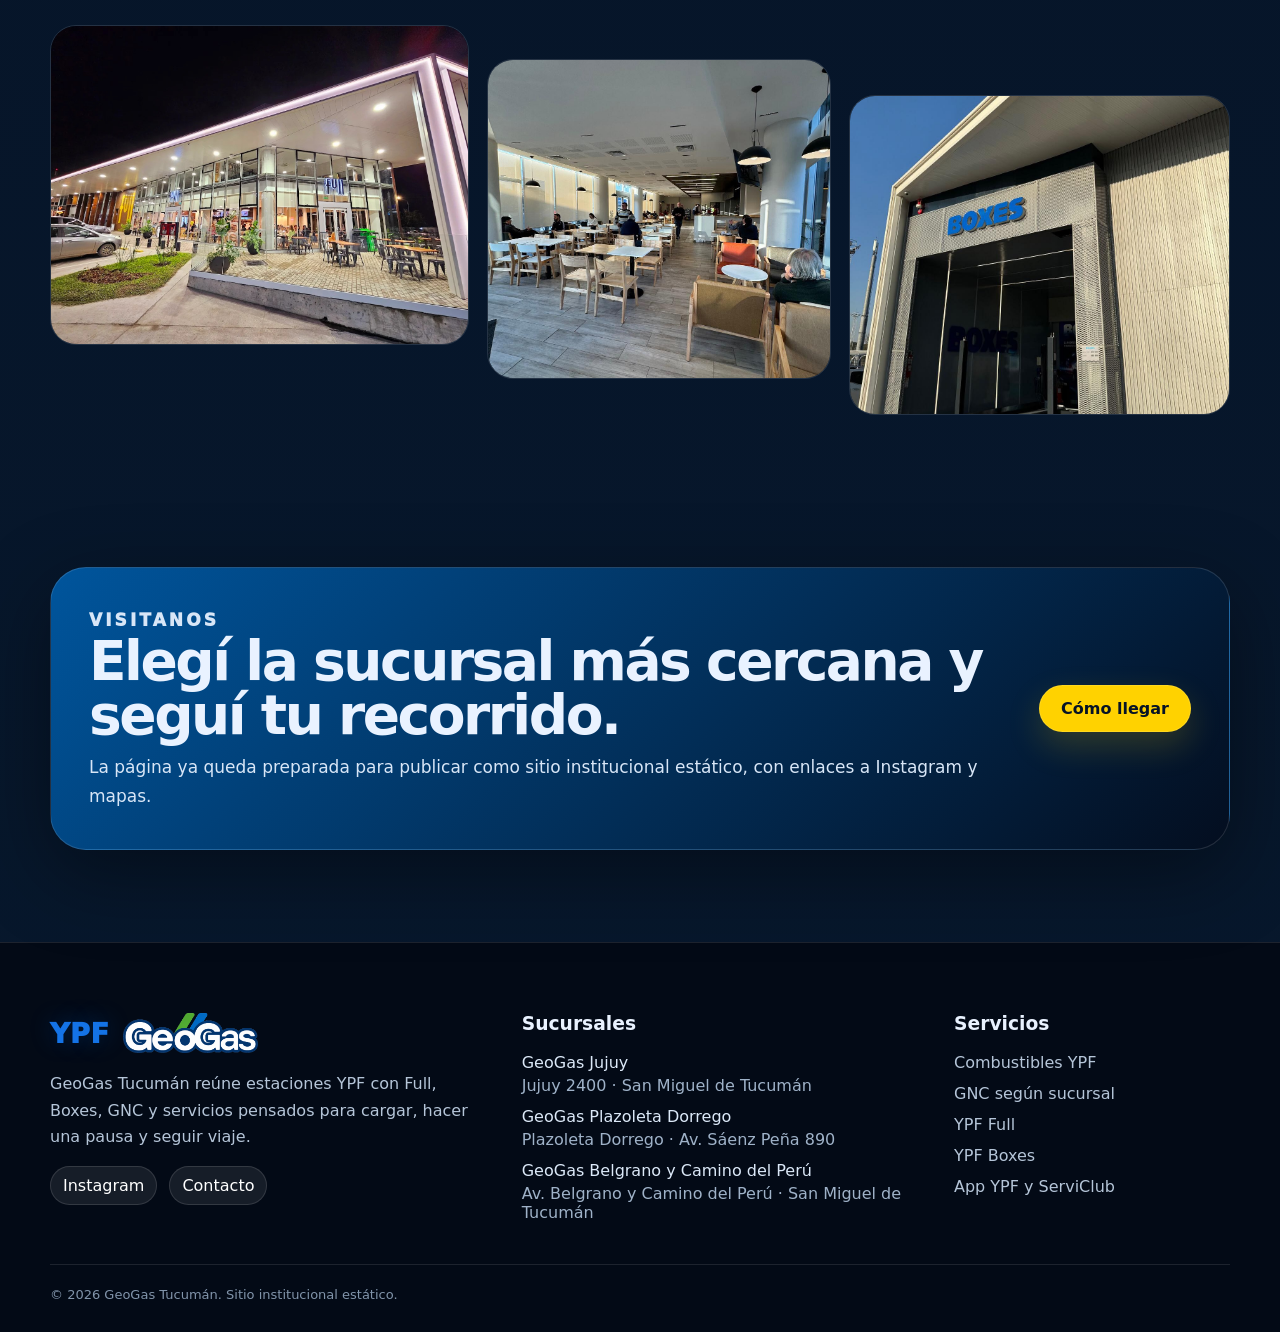
==== commit eb9ccbd2: "cambio de cosas" ====
--- a/index.html
+++ b/index.html
@@ -169,7 +169,6 @@
       </div>
       <div class="footer-bottom container">
         <span>© 2026 GeoGas Tucumán. Sitio institucional estático.</span>
-        <span>Demo lista para publicar en Cloudflare Pages, Vercel o hosting tradicional.</span>
       </div>
     </footer>
     <a class="floating-app-ypf"
--- a/assets/css/styles.css
+++ b/assets/css/styles.css
@@ -185,7 +185,7 @@
 }
 
 .brand-logo {
-  height: 58px;   /* antes seguro estaba muy chico */
+  height: 35px;   /* antes seguro estaba muy chico */
   width: auto;
   border-radius: 0;
   box-shadow: none;
--- a/assets/css/styles.css
+++ b/assets/css/styles.css
@@ -185,7 +185,7 @@
 }
 
 .brand-logo {
-  height: 58px;   /* antes seguro estaba muy chico */
+  height: 35px;   /* antes seguro estaba muy chico */
   width: auto;
   border-radius: 0;
   box-shadow: none;
